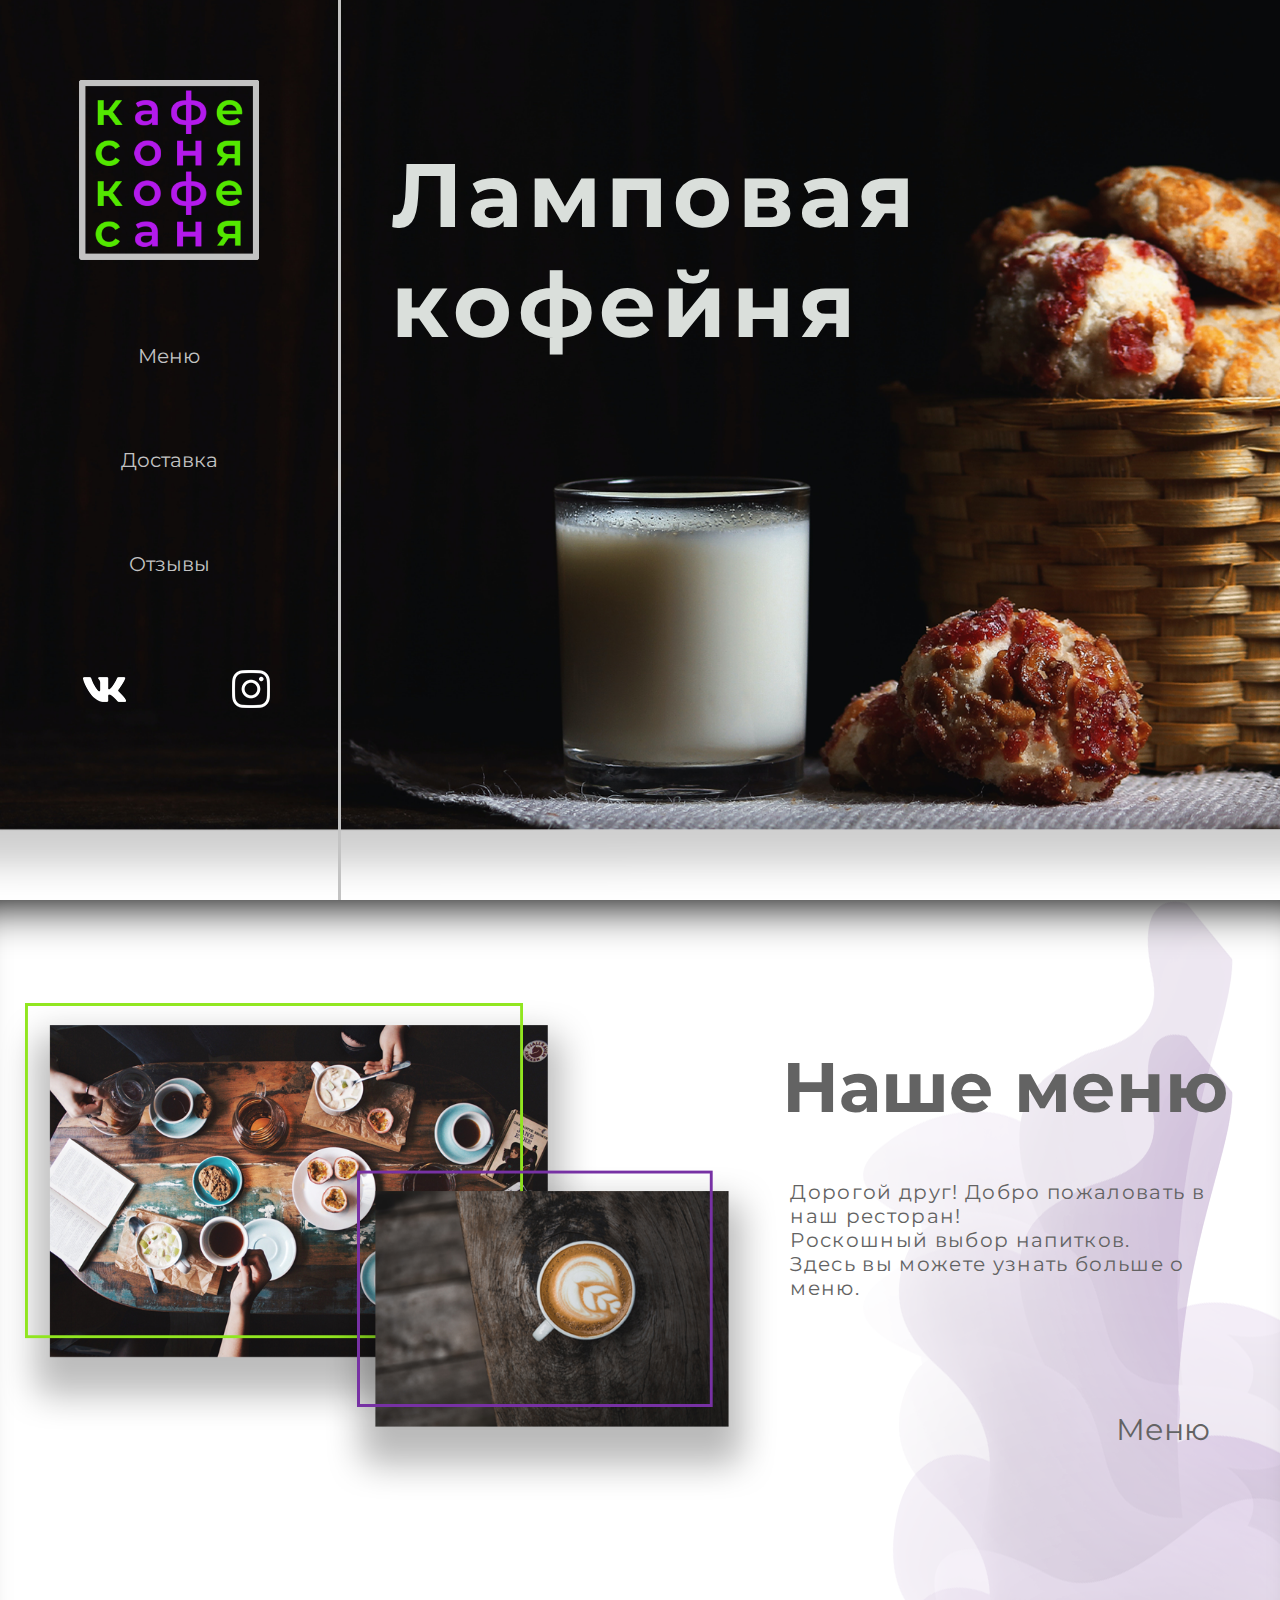
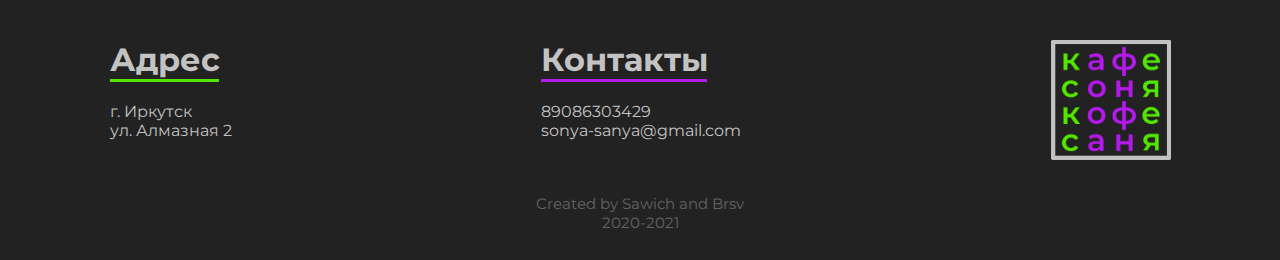
==== index.html @ 9292908d "Оптимизация" ====
<!DOCTYPE html>
<html>
	<head>
		<meta charset="UTF-8">
		<title>Кафе Соня</title>
		<link rel="preconnect" href="https://fonts.gstatic.com">
		<link href="https://fonts.googleapis.com/css2?family=Montserrat:wght@400;600&display=swap" rel="stylesheet">
		<link rel="stylesheet" href="style.css">
	</head>
	<body>
		<div class="page">
			<header class="header">
				<div class="menu">
					<div class="logo-nav">
						<div class="logo">
							<img  src="img/logo.png" height="180px">
						</div>
						<nav class="nav">
							<a class="link" href="">Меню</a>
							<a class="link">Доставка</a>
							<a class="link">Отзывы</a>
						</nav>
                        <div class="vk-insta">
                            <a href=""><img class="vk" src="img/vk.png"></a>
                            <a href=""><img class="insta" src="img/instagram.png"></a>
                        </div>
					</div>
				</div>
				<div class="main-box">
					<div class="text">Ламповая<br>кофейня</div>
				</div>
			</header>
			<div class="back-header"></div>
			<content>
				<div class="left">
					<img src="img/photos.png" height="500px">
				</div>
				<div class="right">
					<h1 class="menutitle">Наше меню</h1>
					<div class="menutext">
						<p>Дорогой друг! Добро пожаловать в наш ресторан!</p>
						<p>Роскошный выбор напитков.</p>
						<p>Здесь вы можете узнать больше о меню.</p>
					</div>
					<a href="#" id="button">Меню</a>
				</div>
			</content>
			<footer>
                <div id="footer">
				<div class="address">
					<h1 id="address">Адрес</h1>
					<div class="info1">г. Иркутск<br>ул. Алмазная 2</div>
				</div>
				<div class="contact">
					<h1 id="contact">Контакты</h1>
					<div class="info2">89086303429<br>sonya-sanya@gmail.com</div>
				</div>
				<div class="minilogo">
					<img  src="img/logo.png" height="120px"> 
                    </div>
				</div>
				<div class="created">Created by Sawich and Brsv<br>2020-2021</div>
			</footer>
		</div>
	</body>
</html>
---- style.css ----
*,
*::before,
*::after {
	box-sizing: border-box;
	margin: 0;
	padding: 0;
}
.page {
	overflow: hidden;
	display: grid;
	grid-template-areas: "header" "content" "footer";
	grid-template-rows: auto 1fr auto;
	min-height: 100vh;
}
body {
	font-size: 15px;
	margin: 0;
	font-family: 'Montserrat', sans-serif;
}

.menu {
	width: 17%;
	min-width: 341px;
	max-width: 500px;
	height: 100vh;
	border-right: solid 3px #c3c3c3;
	padding: 40px;
}

.main-box {
	height: 100vh;
	width: 100%
}

.text {
	font-weight: bold;
	font-size: 90px;
	color: #dadfdb;
	margin: 140px 50px;
	letter-spacing: 4pt;
}

.back-header {
	height: 100vh;
	background: url("img/head.png") center no-repeat;
	background-size:cover;
}

.header {
	width: 100%;
	position: absolute;
	top: 0;
	left: 0;
	z-index: 100;
	display: flex;
}

.logo {
	display: block;
	image-orientation: center;
	margin-top: 40px;
}

.link {
	text-decoration: none;
	color: #c3c3c3;
	font-size: 20px;
	margin: 0 auto;
	display: block;
	text-align: center;
	margin-top: 80px;
	transition: color 0.3s;
}

.link:hover {
	color: #53e700;
}

.vk-insta {
	margin-top: 80px;
	display: inline-flex;
	justify-content: space-between;
}

.vk {
	border: solid 3px transparent;
	padding-left: 40px;
	padding-right: 40px;
	padding-top: 11px;
	padding-bottom: 11px;
	transition: color 0.3s;
	margin-right: 20px;
}

@keyframes vkhover {
	from {
		border: solid 3px transparent;
	}
	to {
		border: solid 3px #b31beb;
	}
}

.vk:hover {
	animation: vkhover 0.3s 1 linear;
	border: solid 3px #b31beb;
}

.insta {
	border: solid 3px transparent;
	padding-left: 40px;
	padding-right: 40px;
	padding-top: 11px;
	padding-bottom: 11px;
	transition: color 0.3s;
}

@keyframes instahover {
	from {
		border: solid 3px transparent;
	}
	to {
		border: solid 3px #53e700;
	}
}

.insta:hover {
	animation: instahover 0.3s 1 linear;
	border: solid 3px #53e700;
}

.logo-nav {
	text-align: center;
}

content {
	width: 100%;
	height: 700px;
	display: block;
	background-image: url("img/bg.png");
	background-position: top right;
	background-repeat: no-repeat;
	box-shadow: inset 0 45px 45px  -40px #000;
    display: flex;
    justify-content: center;
}

content > .left {
	float: left;
	width: auto;
	height: auto;
	color: #636363;
    margin-right: 50px;
    margin-top: 100px;
}

content > .right {
	float: right;
	width: auto;
	height: auto;
}

.menutitle {
	color: #636363;
	top: 144px;
	right: 45px;
	position: relative;
	font-size: 70px;
}

.menutext {
	color: #636363;
	top: 194px;
	right: 37px;
	position: relative;
	font-size: 20px;
}

.menutext > p {
	letter-spacing: 1pt;
}

#button {
	text-decoration: none;
	font-size: 30px;
	top: 305px;
	left: 216px;
	width: 200px;
	height: 100px;
	color: #636363;
    border: solid 3px transparent;
	padding-left: 70px;
	padding-right: 70px;
	padding-top: 25px;
	padding-bottom: 25px;
	transition: color 0.3s;
	text-align: center;
	position: relative;
}
@keyframes button {
	from {
		border: solid 3px transparent;
	}
	to {
		border: solid 3px #b31beb;
	}
}

#button:hover {
	animation: button 0.6s 1 linear;
	border: solid 3px #b31beb;
    color: #53e700;
}

#footer {
	background-color: #222222;
	display: flex;
	justify-content: space-evenly;
	color: #c3c3c3;
	font-size: 16px;
	padding-top: 40px;
}

footer {
	width: 100%;
	height: 260px;
	background-color: #222222;
}

#address {
	margin-bottom: 20px;
	border-bottom: 3px solid #53e700;
	max-width: 90%;
}

#contact {
	border-bottom: 3px solid #b31beb;
	max-width: 83%;
	margin-bottom: 20px;
}

.contact {
	margin-left: 200px;
	margin-right: 200px;
}

.created {
	color: #636363;
	text-align: center;
	margin-top: 30px;
}
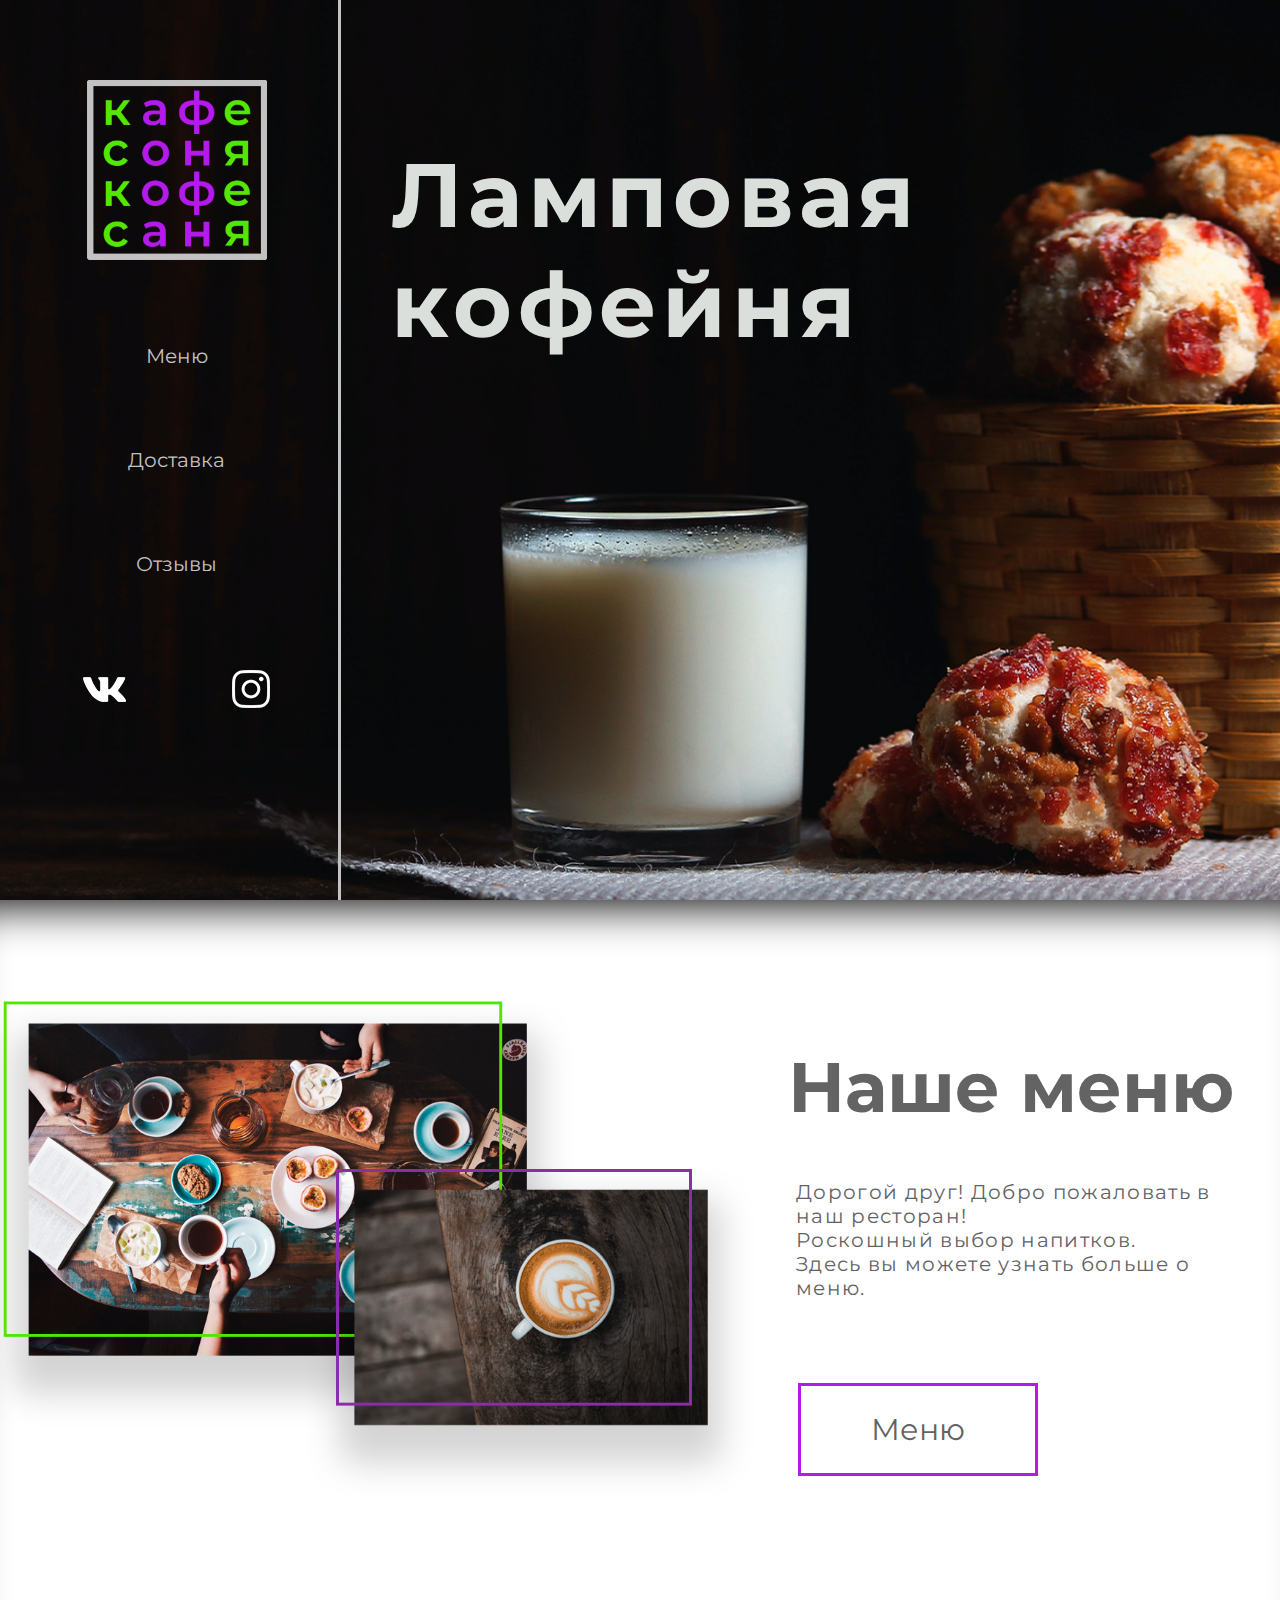
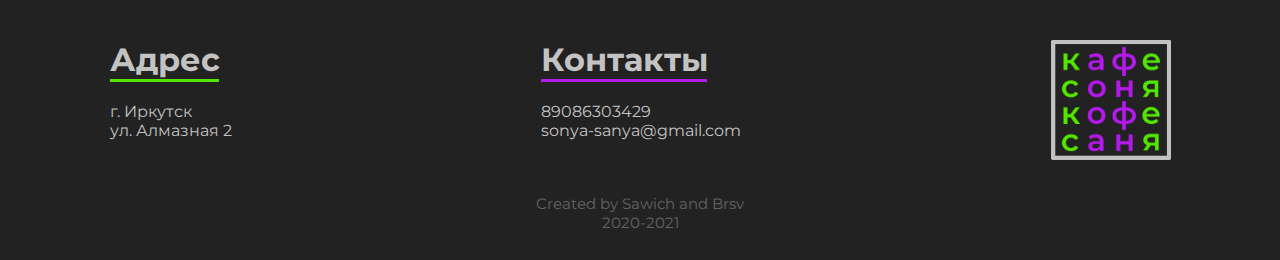
==== commit 3f1559a9: "Создание меню" ====
--- a/index.html
+++ b/index.html
@@ -5,7 +5,8 @@
 		<title>Кафе Соня</title>
 		<link rel="preconnect" href="https://fonts.gstatic.com">
 		<link href="https://fonts.googleapis.com/css2?family=Montserrat:wght@400;600&display=swap" rel="stylesheet">
-		<link rel="stylesheet" href="style.css">
+		
+		<link rel="stylesheet" href="css/style.css">
 	</head>
 	<body>
 		<div class="page">
@@ -14,14 +15,14 @@
 					<div class="logo-nav">
 						<div class="logo">
 							<img  src="img/logo.png" height="180px">
-						</div>
+				        </div>
 						<nav class="nav">
-							<a class="link" href="">Меню</a>
-							<a class="link">Доставка</a>
-							<a class="link">Отзывы</a>
+							<a class="link" href="menu.html">Меню</a>
+							<a class="link" href="">Доставка</a>
+							<a class="link" href="">Отзывы</a>
 						</nav>
                         <div class="vk-insta">
-                            <a href=""><img class="vk" src="img/vk.png"></a>
+                            <a href="https://vk.com/public201145598"><img class="vk" src="img/vk.png"></a>
                             <a href=""><img class="insta" src="img/instagram.png"></a>
                         </div>
 					</div>
@@ -42,7 +43,7 @@
 						<p>Роскошный выбор напитков.</p>
 						<p>Здесь вы можете узнать больше о меню.</p>
 					</div>
-					<a href="#" id="button">Меню</a>
+					<a href="menu.html" id="button">Меню</a>
 				</div>
 			</content>
 			<footer>
--- a/css/style.css
+++ b/css/style.css
@@ -0,0 +1,246 @@
+*,
+*::before,
+*::after {
+	box-sizing: border-box;
+	margin: 0;
+	padding: 0;
+}
+.page {
+	overflow: hidden;
+	display: grid;
+	grid-template-areas: "header" "content" "footer";
+	grid-template-rows: auto 1fr auto;
+	min-height: 100vh;
+}
+body {
+	font-size: 15px;
+	margin: 0;
+	font-family: 'Montserrat', sans-serif;
+}
+
+.menu {
+	width: 17%;
+	min-width: 341px;
+	max-width: 500px;
+	height: 100vh;
+	border-right: solid 3px #c3c3c3;
+	padding: 40px;
+    display: flex;
+}
+
+.main-box {
+	height: 100vh;
+	width: 100%;
+    display: flex;
+}
+
+.text {
+	font-weight: bold;
+	font-size: 90px;
+	color: #dadfdb;
+	margin: 140px 50px;
+	letter-spacing: 4pt;
+}
+
+.back-header {
+	height: 100vh;
+	background: url(../img/head.png) center no-repeat;
+	background-size:cover;
+}
+
+.header {
+	width: 100%;
+	position: absolute;
+	top: 0;
+	left: 0;
+	z-index: 100;
+	display: flex;
+}
+
+.logo {
+	display: block;
+	image-orientation: center;
+	margin-top: 40px;
+}
+
+.link {
+	text-decoration: none;
+	color: #c3c3c3;
+	font-size: 20px;
+	margin: 0 auto;
+	display: block;
+	text-align: center;
+	margin-top: 80px;
+	transition: color 0.3s;
+}
+
+.link:hover {
+	color: #53e700;
+}
+
+.vk-insta {
+	margin-top: 80px;
+	display: inline-flex;
+	justify-content: space-between;
+}
+
+.vk {
+	border: solid 3px transparent;
+	padding-left: 40px;
+	padding-right: 40px;
+	padding-top: 11px;
+	padding-bottom: 11px;
+	transition: color 0.3s;
+	margin-right: 20px;
+}
+
+@keyframes vkhover {
+	from {
+		border: solid 3px transparent;
+	}
+	to {
+		border: solid 3px #b31beb;
+	}
+}
+
+.vk:hover {
+	animation: vkhover 0.3s 1 linear;
+	border: solid 3px #b31beb;
+}
+
+.insta {
+	border: solid 3px transparent;
+	padding-left: 40px;
+	padding-right: 40px;
+	padding-top: 11px;
+	padding-bottom: 11px;
+	transition: color 0.3s;
+}
+
+@keyframes instahover {
+	from {
+		border: solid 3px transparent;
+	}
+	to {
+		border: solid 3px #53e700;
+	}
+}
+
+.insta:hover {
+	animation: instahover 0.3s 1 linear;
+	border: solid 3px #53e700;
+}
+
+.logo-nav {
+	text-align: center;
+}
+
+content {
+	width: 100%;
+	height: 700px;
+	display: block;
+	background-image: url("img/bg.png");
+	background-position: top right;
+	background-repeat: no-repeat;
+	box-shadow: inset 0 45px 45px  -40px #000;
+    display: flex;
+    justify-content: center;
+}
+
+content > .left {
+	float: left;
+	width: auto;
+	height: auto;
+	color: #636363;
+    margin-top: 100px;
+}
+
+content > .right {
+	float: right;
+	width: auto;
+	height: auto;
+}
+content p, .menutitle {
+    margin-left: 35px;
+}
+
+.menutitle {
+	color: #636363;
+	top: 144px;
+	right: 45px;
+	position: relative;
+	font-size: 70px;
+}
+
+.menutext {
+	color: #636363;
+	top: 194px;
+	right: 37px;
+	position: relative;
+	font-size: 20px;
+}
+
+.menutext > p {
+	letter-spacing: 1pt;
+}
+
+#button {
+	text-decoration: none;
+	font-size: 30px;
+	top: 305px;
+	width: 200px;
+	height: 100px;
+	color: #636363;
+    border: solid 3px transparent;
+	padding-left: 70px;
+	padding-right: 70px;
+	padding-top: 25px;
+	padding-bottom: 25px;
+	transition: color 0.3s;
+	text-align: center;
+	position: relative;
+    border: solid 3px #b31beb;
+}
+
+
+#button:hover {
+    color: #53e700;
+}
+
+#footer {
+	background-color: #222222;
+	display: flex;
+	justify-content: space-evenly;
+	color: #c3c3c3;
+	font-size: 16px;
+	padding-top: 40px;
+}
+
+footer {
+	width: 100%;
+	height: 260px;
+	background-color: #222222;
+}
+
+#address {
+	margin-bottom: 20px;
+	border-bottom: 3px solid #53e700;
+	max-width: 90%;
+}
+
+#contact {
+	border-bottom: 3px solid #b31beb;
+	max-width: 83%;
+	margin-bottom: 20px;
+}
+
+.contact {
+	margin-left: 200px;
+	margin-right: 200px;
+}
+
+.created {
+	color: #636363;
+	text-align: center;
+	margin-top: 30px;
+}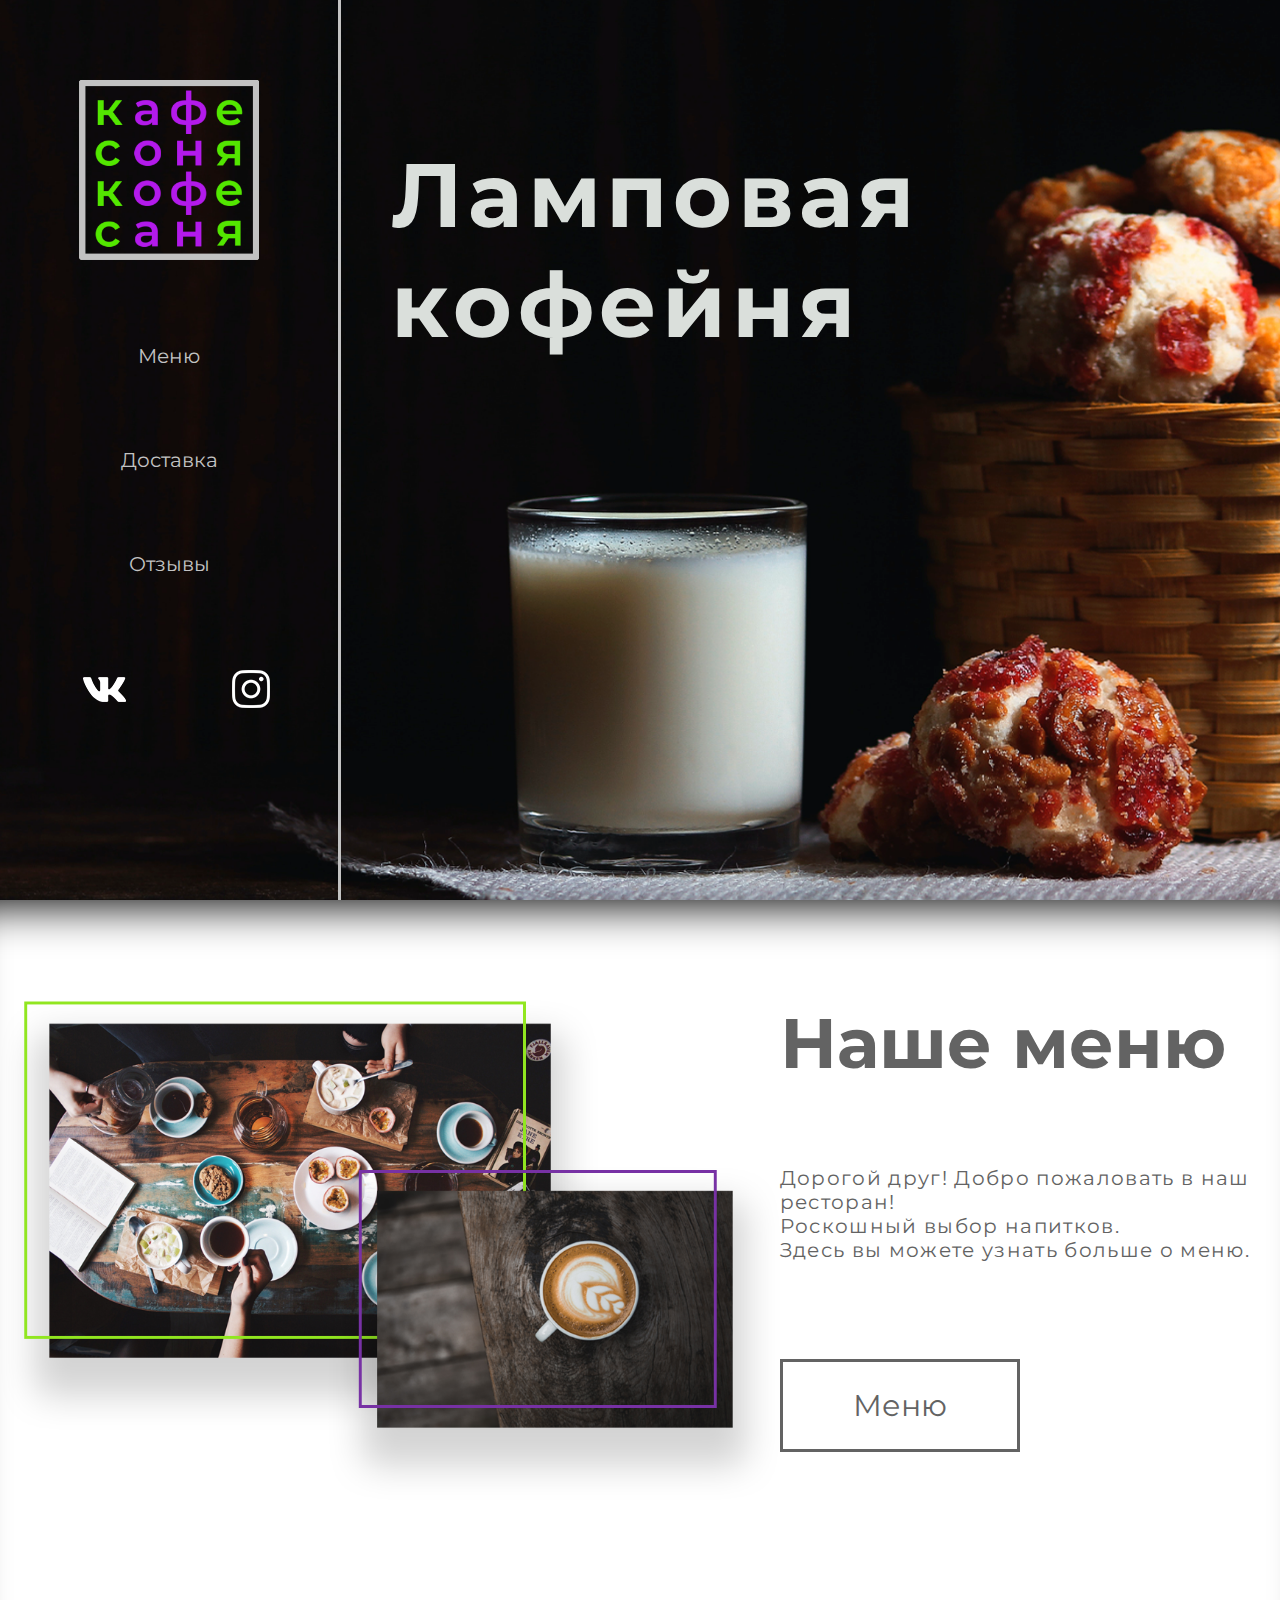
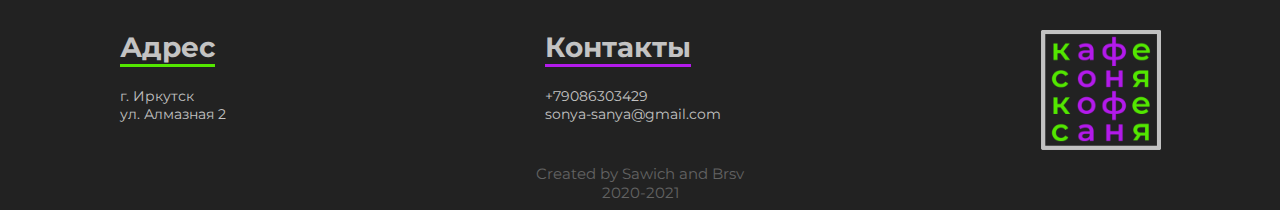
==== commit ce40c8f0: "Меню делаю" ====
--- a/index.html
+++ b/index.html
@@ -10,6 +10,7 @@
 	</head>
 	<body>
 		<div class="page">
+		
 			<header class="header">
 				<div class="menu">
 					<div class="logo-nav">
@@ -23,7 +24,7 @@
 						</nav>
                         <div class="vk-insta">
                             <a href="https://vk.com/public201145598"><img class="vk" src="img/vk.png"></a>
-                            <a href=""><img class="insta" src="img/instagram.png"></a>
+                            <a href="https://www.instagram.com/ksks_aooa_fnfn_eyaeya/"><img class="insta" src="img/instagram.png"></a>
                         </div>
 					</div>
 				</div>
@@ -31,7 +32,9 @@
 					<div class="text">Ламповая<br>кофейня</div>
 				</div>
 			</header>
+			
 			<div class="back-header"></div>
+			
 			<content>
 				<div class="left">
 					<img src="img/photos.png" height="500px">
@@ -43,9 +46,10 @@
 						<p>Роскошный выбор напитков.</p>
 						<p>Здесь вы можете узнать больше о меню.</p>
 					</div>
-					<a href="menu.html" id="button">Меню</a>
+			        <a href="menu.html" id="button">Меню</a>
 				</div>
 			</content>
+			
 			<footer>
                 <div id="footer">
 				<div class="address">
@@ -54,7 +58,7 @@
 				</div>
 				<div class="contact">
 					<h1 id="contact">Контакты</h1>
-					<div class="info2">89086303429<br>sonya-sanya@gmail.com</div>
+					<div class="info2">+79086303429<br>sonya-sanya@gmail.com</div>
 				</div>
 				<div class="minilogo">
 					<img  src="img/logo.png" height="120px"> 
@@ -62,6 +66,7 @@
 				</div>
 				<div class="created">Created by Sawich and Brsv<br>2020-2021</div>
 			</footer>
+			
 		</div>
 	</body>
 </html>--- a/css/style.css
+++ b/css/style.css
@@ -25,13 +25,12 @@
 	height: 100vh;
 	border-right: solid 3px #c3c3c3;
 	padding: 40px;
-    display: flex;
+    transition: 1s;
 }
 
 .main-box {
 	height: 100vh;
-	width: 100%;
-    display: flex;
+	width: 100%
 }
 
 .text {
@@ -136,15 +135,15 @@
 }
 
 content {
+    display: flex;
 	width: 100%;
 	height: 700px;
-	display: block;
 	background-image: url("img/bg.png");
 	background-position: top right;
 	background-repeat: no-repeat;
 	box-shadow: inset 0 45px 45px  -40px #000;
-    display: flex;
     justify-content: center;
+    padding-top: 100px;
 }
 
 content > .left {
@@ -152,7 +151,6 @@
 	width: auto;
 	height: auto;
 	color: #636363;
-    margin-top: 100px;
 }
 
 content > .right {
@@ -160,38 +158,30 @@
 	width: auto;
 	height: auto;
 }
-content p, .menutitle {
-    margin-left: 35px;
-}
+
+
 
 .menutitle {
 	color: #636363;
-	top: 144px;
-	right: 45px;
 	position: relative;
 	font-size: 70px;
+    margin-bottom: 80px;
 }
 
 .menutext {
 	color: #636363;
-	top: 194px;
-	right: 37px;
 	position: relative;
 	font-size: 20px;
-}
-
-.menutext > p {
-	letter-spacing: 1pt;
+    letter-spacing: 1pt;
 }
 
 #button {
 	text-decoration: none;
 	font-size: 30px;
-	top: 305px;
+	top: 125px;
 	width: 200px;
 	height: 100px;
 	color: #636363;
-    border: solid 3px transparent;
 	padding-left: 70px;
 	padding-right: 70px;
 	padding-top: 25px;
@@ -199,9 +189,8 @@
 	transition: color 0.3s;
 	text-align: center;
 	position: relative;
-    border: solid 3px #b31beb;
-}
-
+    border: solid 3px #636363;
+}
 
 #button:hover {
     color: #53e700;
@@ -212,14 +201,15 @@
 	display: flex;
 	justify-content: space-evenly;
 	color: #c3c3c3;
-	font-size: 16px;
-	padding-top: 40px;
+	font-size: 14px;
+	padding-top: 30px;
 }
 
 footer {
 	width: 100%;
-	height: 260px;
+	height: 210px;
 	background-color: #222222;
+    z-index: 99;
 }
 
 #address {
@@ -242,5 +232,5 @@
 .created {
 	color: #636363;
 	text-align: center;
-	margin-top: 30px;
+	margin-top: 10px;
 }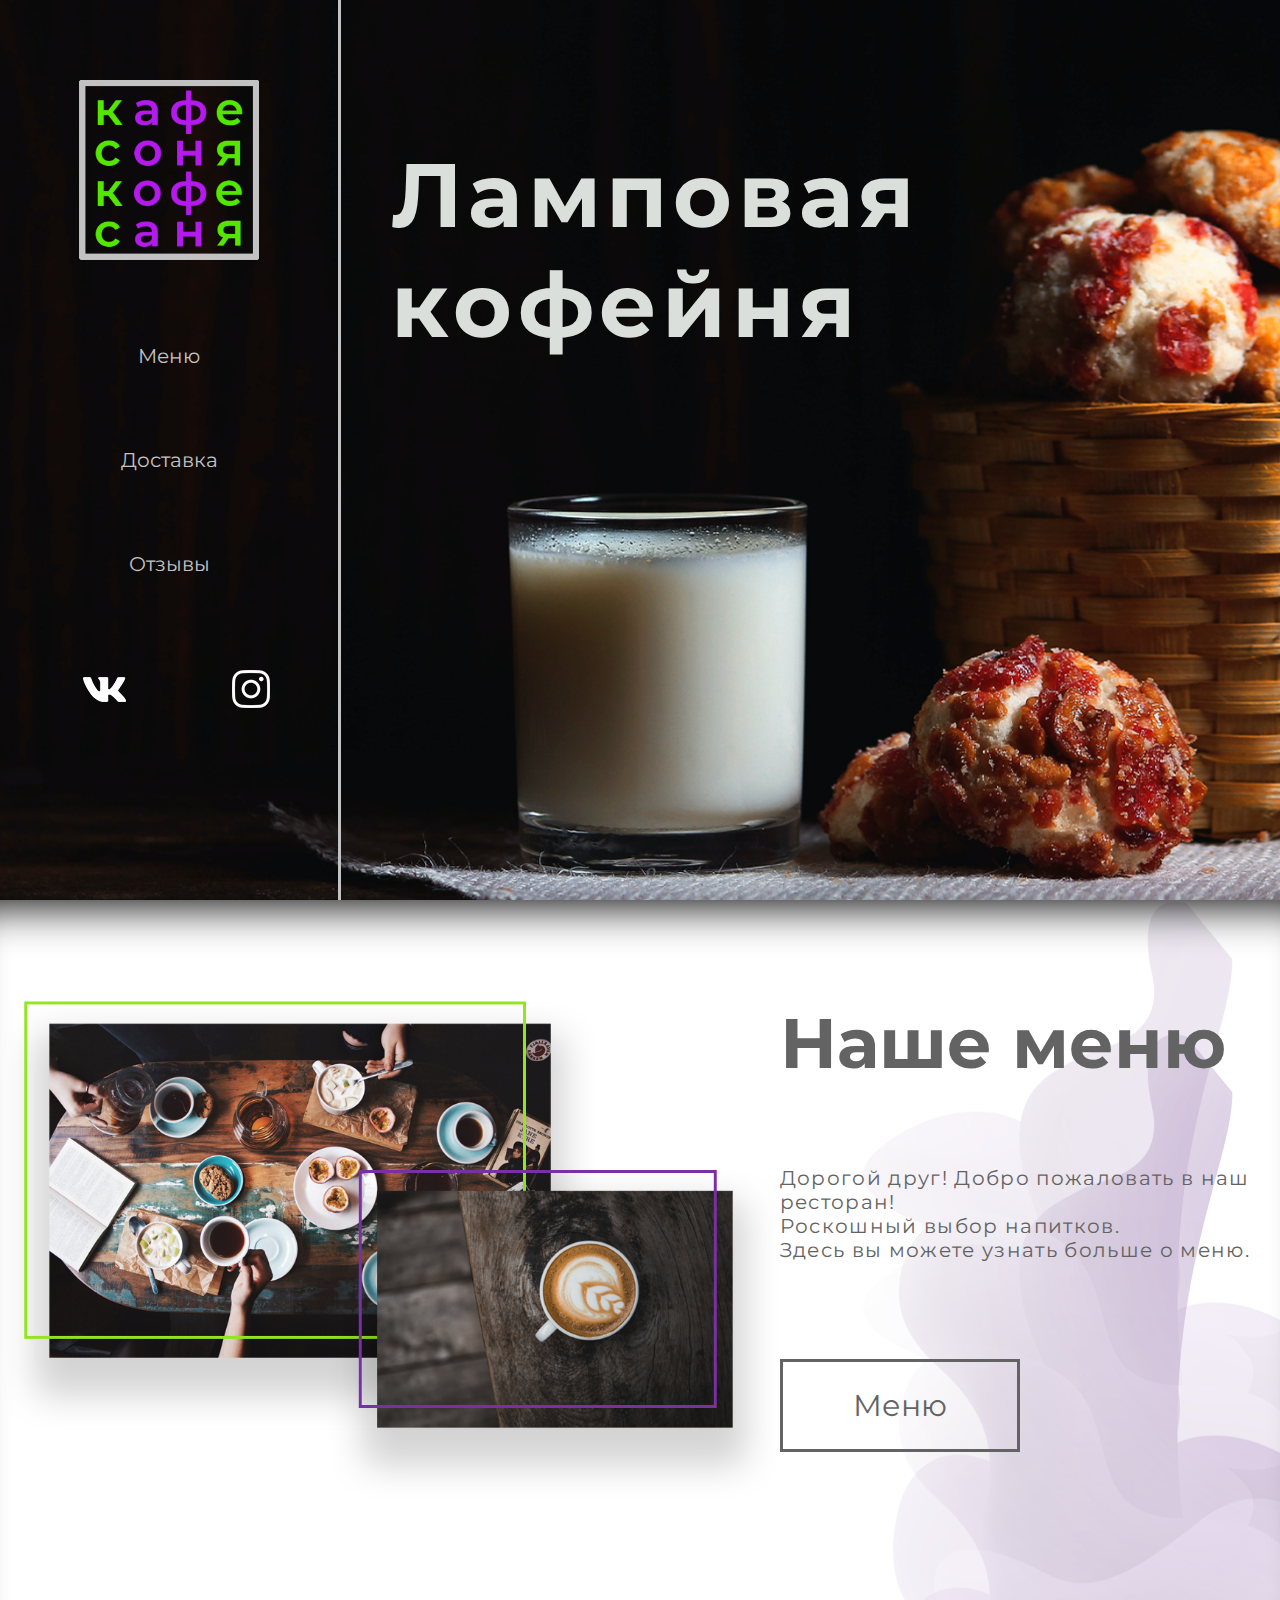
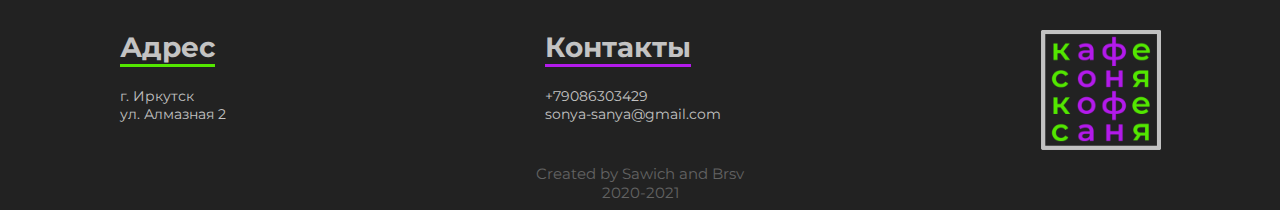
==== commit 6c3ef3cd: "Д=Д" ====
--- a/index.html
+++ b/index.html
@@ -19,7 +19,7 @@
 				        </div>
 						<nav class="nav">
 							<a class="link" href="menu.html">Меню</a>
-							<a class="link" href="">Доставка</a>
+							<a class="link" href="delivery.html">Доставка</a>
 							<a class="link" href="">Отзывы</a>
 						</nav>
                         <div class="vk-insta">
--- a/css/style.css
+++ b/css/style.css
@@ -138,7 +138,7 @@
     display: flex;
 	width: 100%;
 	height: 700px;
-	background-image: url("img/bg.png");
+	background-image: url(../img/bg.png);
 	background-position: top right;
 	background-repeat: no-repeat;
 	box-shadow: inset 0 45px 45px  -40px #000;
@@ -186,14 +186,14 @@
 	padding-right: 70px;
 	padding-top: 25px;
 	padding-bottom: 25px;
-	transition: color 0.3s;
+	transition: border 0.3s;
 	text-align: center;
 	position: relative;
     border: solid 3px #636363;
 }
 
 #button:hover {
-    color: #53e700;
+    border-color: #53e700;
 }
 
 #footer {
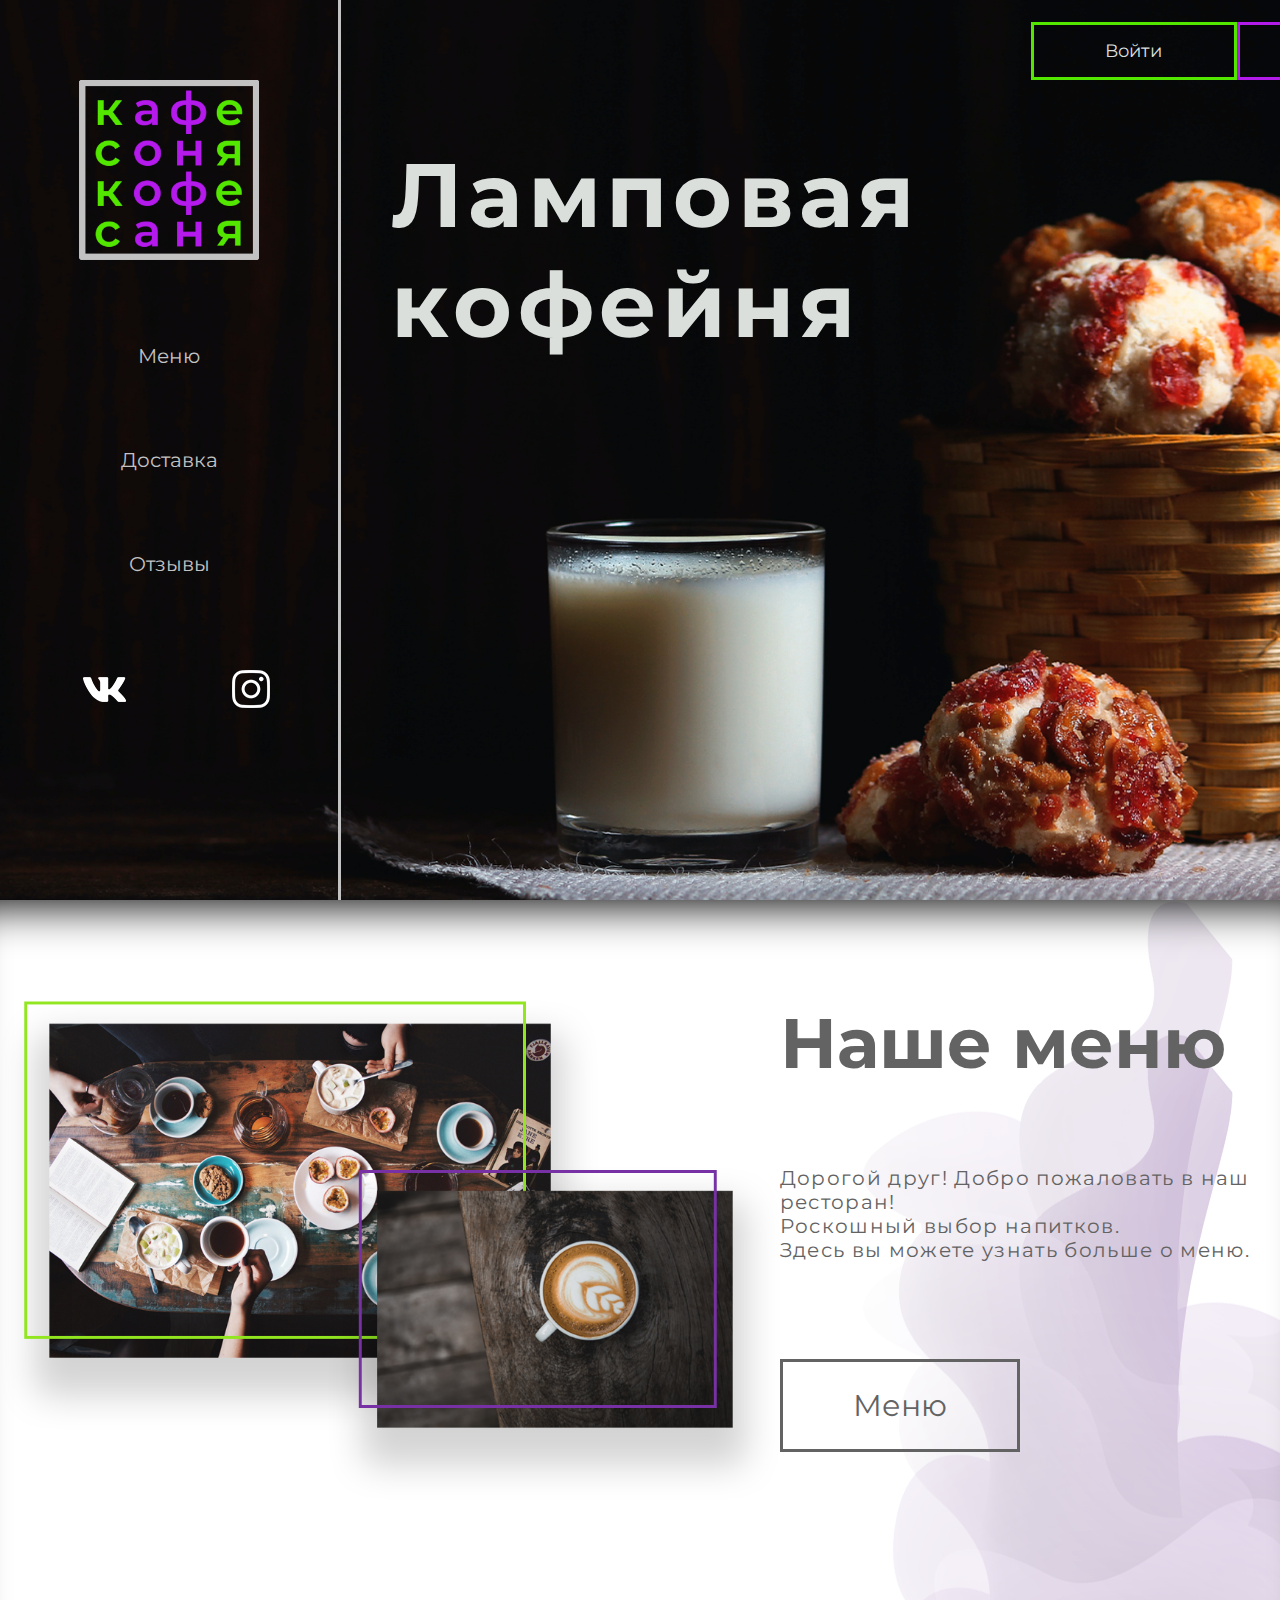
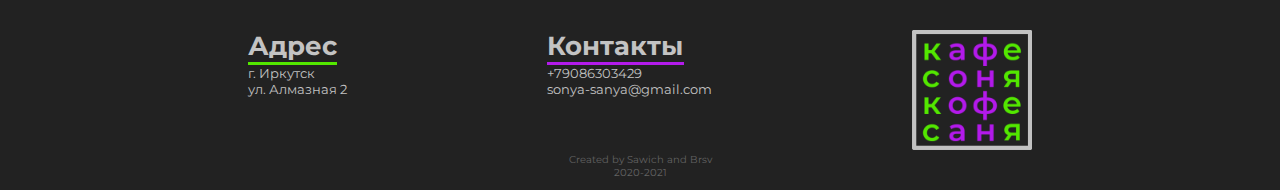
==== commit 001de64e: "Отзывы" ====
--- a/index.html
+++ b/index.html
@@ -20,7 +20,7 @@
 						<nav class="nav">
 							<a class="link" href="menu.html">Меню</a>
 							<a class="link" href="delivery.html">Доставка</a>
-							<a class="link" href="">Отзывы</a>
+							<a class="link" href="feedback.html">Отзывы</a>
 						</nav>
                         <div class="vk-insta">
                             <a href="https://vk.com/public201145598"><img class="vk" src="img/vk.png"></a>
@@ -31,6 +31,10 @@
 				<div class="main-box">
 					<div class="text">Ламповая<br>кофейня</div>
 				</div>
+				<div class="login-reg">
+                         <div><a class="login" href="">Войти</a></div>
+                         <div><a class="reg" href="">Регистрация</a></div>
+                    </div>
 			</header>
 			
 			<div class="back-header"></div>
--- a/css/style.css
+++ b/css/style.css
@@ -31,6 +31,33 @@
 .main-box {
 	height: 100vh;
 	width: 100%
+}
+
+.login-reg{
+    display: flex;
+    flex-direction: row;
+    font-size: 18px;
+    margin: 40px 30px 0 60px;
+}
+
+.login {
+    text-decoration: none;
+    color: #dadfdb;
+    padding-left: 71.5px;
+	padding-right: 71.5px;
+	padding-top: 15px;
+	padding-bottom: 15px;
+    border: 3px solid #53e700;
+}
+
+.reg {
+    text-decoration: none;
+    color: #dadfdb;
+    padding-left: 40px;
+	padding-right: 40px;
+	padding-top: 15px;
+	padding-bottom: 15px;
+    border: 3px solid #b31beb;
 }
 
 .text {
@@ -199,21 +226,20 @@
 #footer {
 	background-color: #222222;
 	display: flex;
-	justify-content: space-evenly;
+	justify-content: center;
 	color: #c3c3c3;
-	font-size: 14px;
+	font-size: 13px;
 	padding-top: 30px;
 }
 
 footer {
 	width: 100%;
-	height: 210px;
+	height: 190px;
 	background-color: #222222;
-    z-index: 99;
+	z-index: 99;
 }
 
 #address {
-	margin-bottom: 20px;
 	border-bottom: 3px solid #53e700;
 	max-width: 90%;
 }
@@ -221,7 +247,6 @@
 #contact {
 	border-bottom: 3px solid #b31beb;
 	max-width: 83%;
-	margin-bottom: 20px;
 }
 
 .contact {
@@ -232,5 +257,5 @@
 .created {
 	color: #636363;
 	text-align: center;
-	margin-top: 10px;
+    font-size: 10px;
 }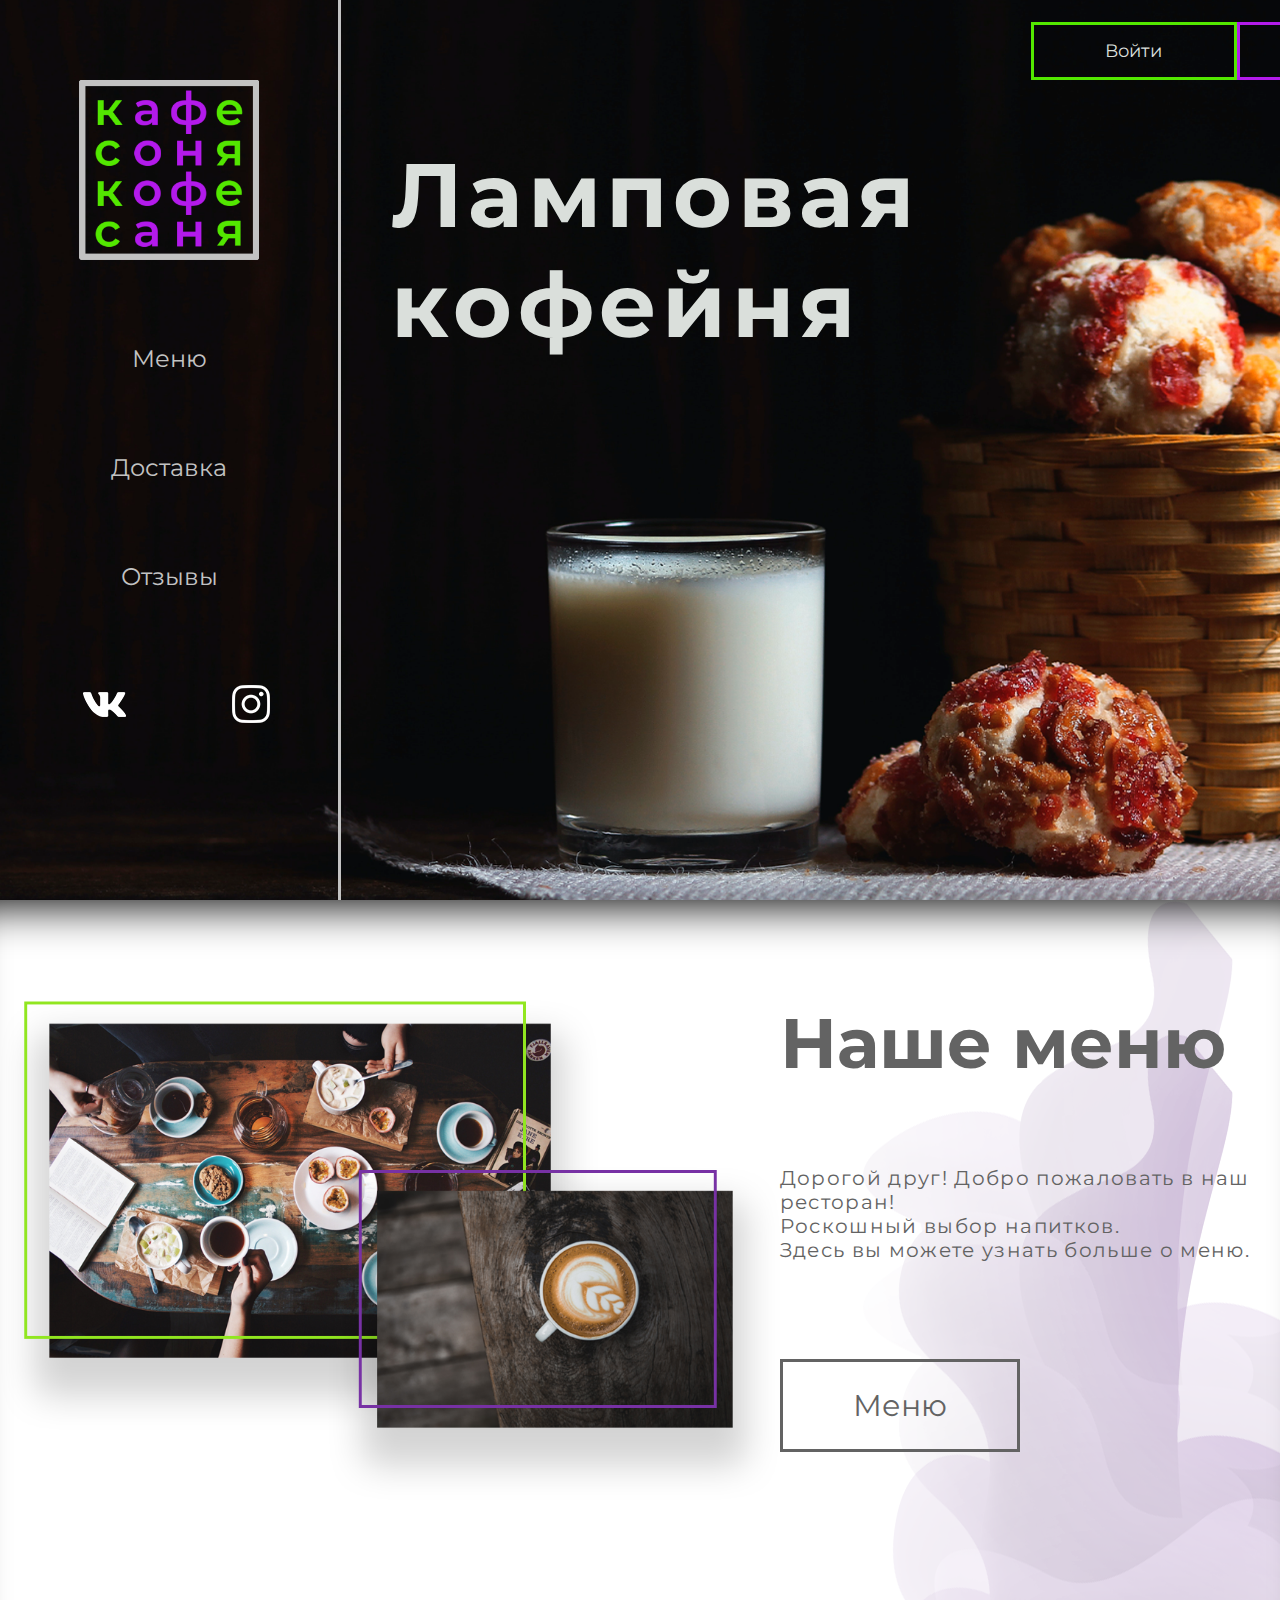
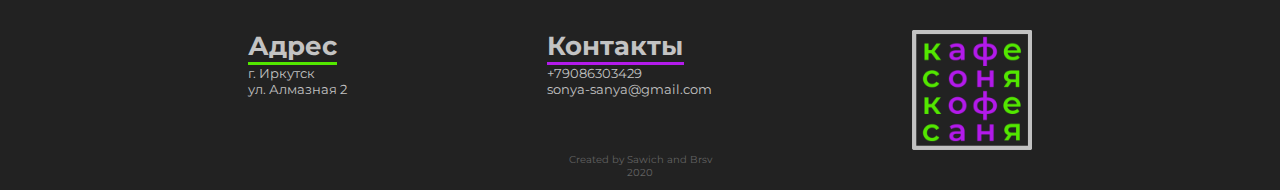
==== commit 646180c0: "Анимации" ====
--- a/index.html
+++ b/index.html
@@ -15,7 +15,7 @@
 				<div class="menu">
 					<div class="logo-nav">
 						<div class="logo">
-							<img  src="img/logo.png" height="180px">
+				            <img  src="img/logo.png" height="180px">
 				        </div>
 						<nav class="nav">
 							<a class="link" href="menu.html">Меню</a>
@@ -24,7 +24,7 @@
 						</nav>
                         <div class="vk-insta">
                             <a href="https://vk.com/public201145598"><img class="vk" src="img/vk.png"></a>
-                            <a href="https://www.instagram.com/ksks_aooa_fnfn_eyaeya/"><img class="insta" src="img/instagram.png"></a>
+                            <a href="https://www.instagram.com/ksks_aooa_fnfn_eyaeya/"><img class="insta" src="img/instagram.png" alt="instagram"></a>
                         </div>
 					</div>
 				</div>
@@ -32,9 +32,9 @@
 					<div class="text">Ламповая<br>кофейня</div>
 				</div>
 				<div class="login-reg">
-                         <div><a class="login" href="">Войти</a></div>
-                         <div><a class="reg" href="">Регистрация</a></div>
-                    </div>
+                    <div><a class="login" href="login.html">Войти</a></div>
+                    <div><a class="reg" href="reg.html">Регистрация</a></div>
+                </div>
 			</header>
 			
 			<div class="back-header"></div>
@@ -68,7 +68,7 @@
 					<img  src="img/logo.png" height="120px"> 
                     </div>
 				</div>
-				<div class="created">Created by Sawich and Brsv<br>2020-2021</div>
+				<div class="created">Created by Sawich and Brsv<br>2020</div>
 			</footer>
 			
 		</div>
--- a/css/style.css
+++ b/css/style.css
@@ -16,6 +16,17 @@
 	font-size: 15px;
 	margin: 0;
 	font-family: 'Montserrat', sans-serif;
+}
+
+/* ======== Хедер ==========*/
+
+.header {
+	width: 100%;
+	position: absolute;
+	top: 0;
+	left: 0;
+	z-index: 100;
+	display: flex;
 }
 
 .menu {
@@ -48,6 +59,14 @@
 	padding-top: 15px;
 	padding-bottom: 15px;
     border: 3px solid #53e700;
+    transition: padding 0.3s;
+}
+
+.login:hover {
+    padding-left: 65.5px;
+	padding-right: 65.5px;
+	padding-top: 10px;
+	padding-bottom: 10px;
 }
 
 .reg {
@@ -58,6 +77,14 @@
 	padding-top: 15px;
 	padding-bottom: 15px;
     border: 3px solid #b31beb;
+    transition: padding 0.3s;
+}
+
+.reg:hover {
+    padding-left: 34px;
+	padding-right: 34px;
+	padding-top: 10px;
+	padding-bottom: 10px;
 }
 
 .text {
@@ -74,15 +101,6 @@
 	background-size:cover;
 }
 
-.header {
-	width: 100%;
-	position: absolute;
-	top: 0;
-	left: 0;
-	z-index: 100;
-	display: flex;
-}
-
 .logo {
 	display: block;
 	image-orientation: center;
@@ -92,12 +110,12 @@
 .link {
 	text-decoration: none;
 	color: #c3c3c3;
-	font-size: 20px;
+	font-size: 24px;
 	margin: 0 auto;
 	display: block;
 	text-align: center;
 	margin-top: 80px;
-	transition: color 0.3s;
+	transition: color 0.5s;
 }
 
 .link:hover {
@@ -160,6 +178,8 @@
 .logo-nav {
 	text-align: center;
 }
+
+/* ======== Контент ==========*/
 
 content {
     display: flex;
@@ -186,8 +206,6 @@
 	height: auto;
 }
 
-
-
 .menutitle {
 	color: #636363;
 	position: relative;
@@ -222,6 +240,8 @@
 #button:hover {
     border-color: #53e700;
 }
+
+/* ======== Футер ==========*/
 
 #footer {
 	background-color: #222222;
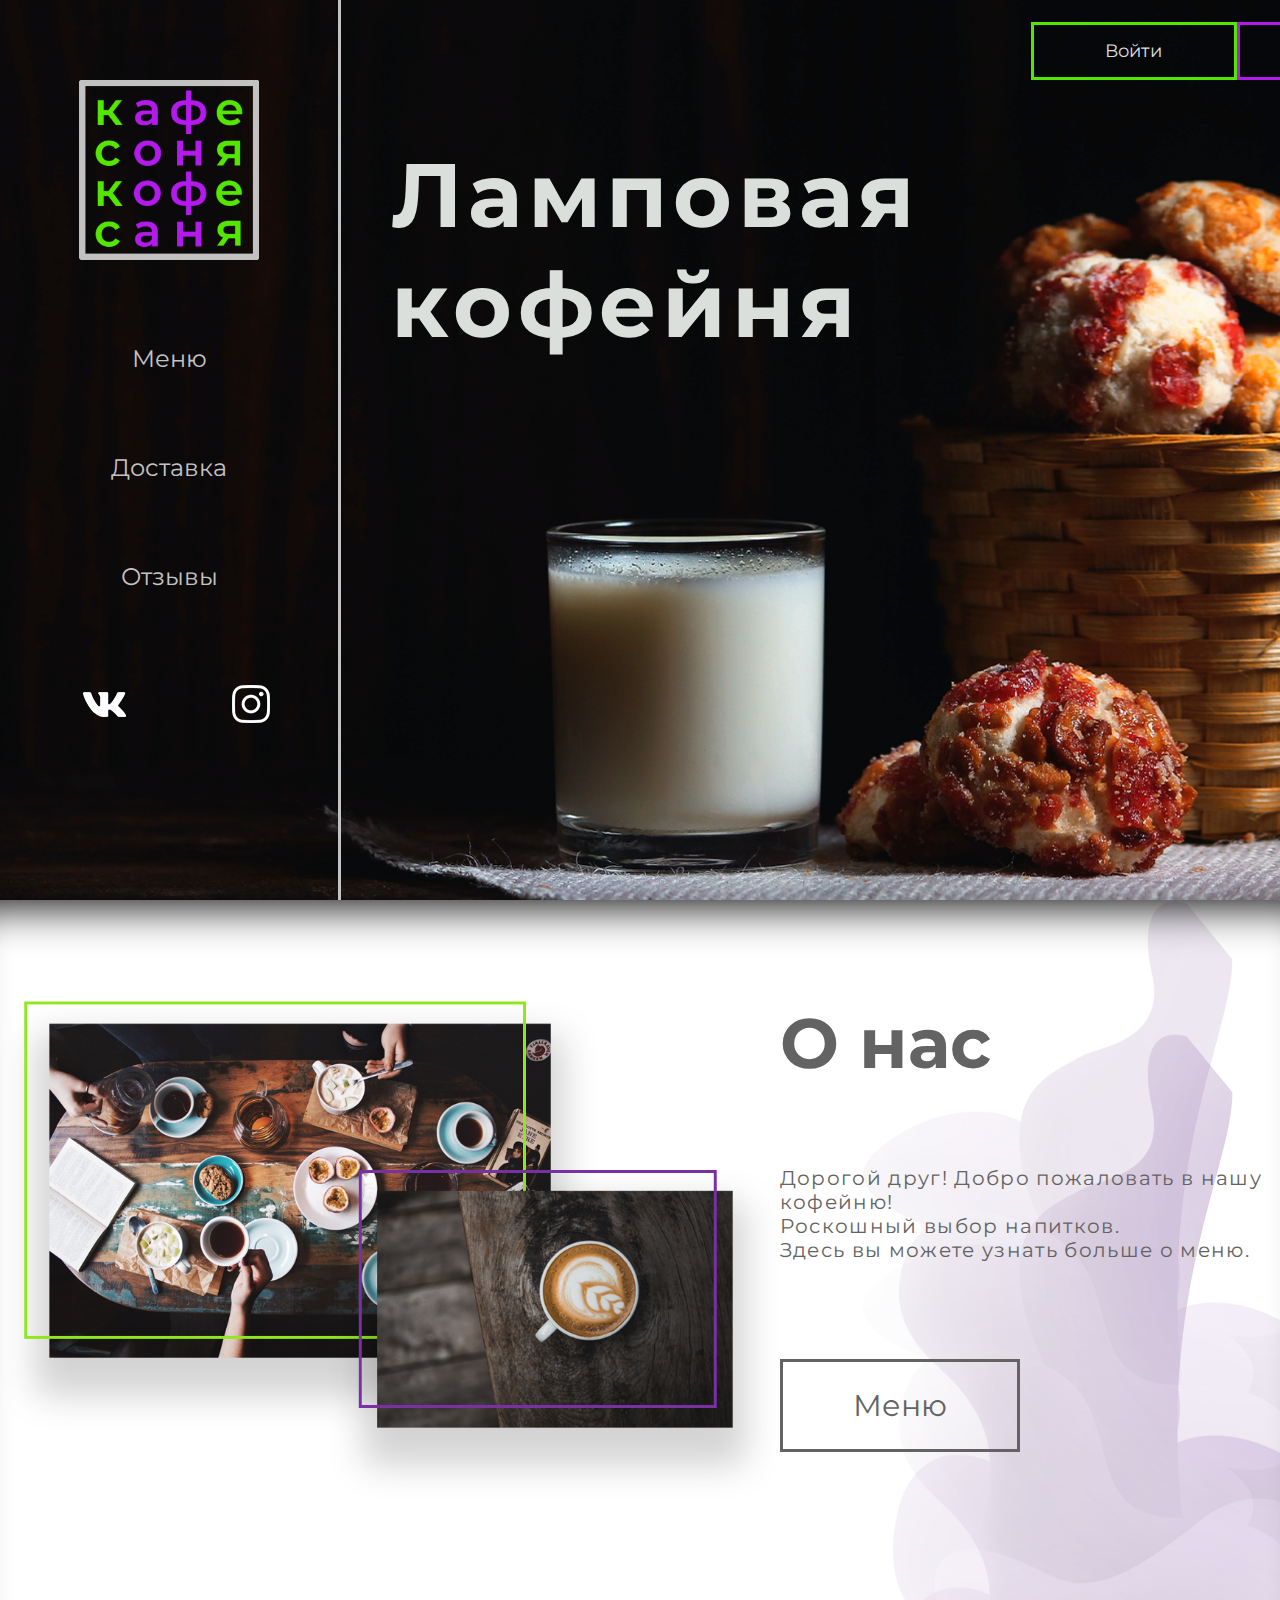
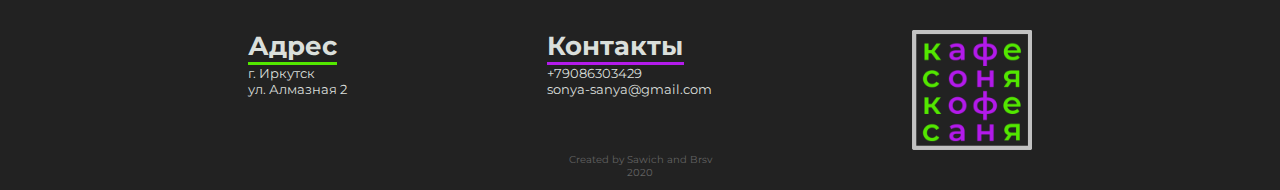
==== commit 9d5fc129: "ФИНАЛА БЛЯТЬ!!!" ====
--- a/index.html
+++ b/index.html
@@ -1,76 +1,72 @@
 <!DOCTYPE html>
 <html>
-	<head>
-		<meta charset="UTF-8">
-		<title>Кафе Соня</title>
-		<link rel="preconnect" href="https://fonts.gstatic.com">
-		<link href="https://fonts.googleapis.com/css2?family=Montserrat:wght@400;600&display=swap" rel="stylesheet">
-		
-		<link rel="stylesheet" href="css/style.css">
-	</head>
-	<body>
-		<div class="page">
-		
-			<header class="header">
-				<div class="menu">
-					<div class="logo-nav">
-						<div class="logo">
-				            <img  src="img/logo.png" height="180px">
-				        </div>
-						<nav class="nav">
-							<a class="link" href="menu.html">Меню</a>
-							<a class="link" href="delivery.html">Доставка</a>
-							<a class="link" href="feedback.html">Отзывы</a>
-						</nav>
-                        <div class="vk-insta">
-                            <a href="https://vk.com/public201145598"><img class="vk" src="img/vk.png"></a>
-                            <a href="https://www.instagram.com/ksks_aooa_fnfn_eyaeya/"><img class="insta" src="img/instagram.png" alt="instagram"></a>
-                        </div>
-					</div>
-				</div>
-				<div class="main-box">
-					<div class="text">Ламповая<br>кофейня</div>
-				</div>
-				<div class="login-reg">
-                    <div><a class="login" href="login.html">Войти</a></div>
-                    <div><a class="reg" href="reg.html">Регистрация</a></div>
-                </div>
-			</header>
-			
-			<div class="back-header"></div>
-			
-			<content>
-				<div class="left">
-					<img src="img/photos.png" height="500px">
-				</div>
-				<div class="right">
-					<h1 class="menutitle">Наше меню</h1>
-					<div class="menutext">
-						<p>Дорогой друг! Добро пожаловать в наш ресторан!</p>
-						<p>Роскошный выбор напитков.</p>
-						<p>Здесь вы можете узнать больше о меню.</p>
-					</div>
-			        <a href="menu.html" id="button">Меню</a>
-				</div>
-			</content>
-			
-			<footer>
-                <div id="footer">
-				<div class="address">
-					<h1 id="address">Адрес</h1>
-					<div class="info1">г. Иркутск<br>ул. Алмазная 2</div>
-				</div>
-				<div class="contact">
-					<h1 id="contact">Контакты</h1>
-					<div class="info2">+79086303429<br>sonya-sanya@gmail.com</div>
-				</div>
-				<div class="minilogo">
-					<img  src="img/logo.png" height="120px"> 
-                    </div>
-				</div>
-				<div class="created">Created by Sawich and Brsv<br>2020</div>
-			</footer>
-			
-		</div>
-	</body>
+   <head>
+      <meta charset="UTF-8">
+      <title>Кафе Соня</title>
+      <link rel="icon" href="../Sonya-Sanya/img/favicon.ico" type="image/x-icon">
+      <link rel="shortcut icon" href="../Sonya-Sanya/img/favicon.ico" type="image/x-icon">
+      <link rel="preconnect" href="https://fonts.gstatic.com">
+      <link href="https://fonts.googleapis.com/css2?family=Montserrat:wght@400;600&display=swap" rel="stylesheet">
+      <link rel="stylesheet" href="css/style.css">
+   </head>
+   <body>
+      <div class="page">
+         <header class="header">
+            <div class="menu">
+               <div class="logo-nav">
+                  <div class="logo">
+                     <img  src="img/logo.png" height="180px">
+                  </div>
+                  <nav class="nav">
+                     <a class="link" href="menu.html">Меню</a>
+                     <a class="link" href="delivery.html">Доставка</a>
+                     <a class="link" href="feedback.html">Отзывы</a>
+                  </nav>
+                  <div class="vk-insta">
+                     <a href="https://vk.com/public201145598"><img class="vk" src="img/vk.png"></a>
+                     <a href="https://www.instagram.com/ksks_aooa_fnfn_eyaeya/"><img class="insta" src="img/instagram.png" alt="instagram"></a>
+                  </div>
+               </div>
+            </div>
+            <div class="main-box">
+               <div class="text">Ламповая<br>кофейня</div>
+            </div>
+            <div class="login-reg">
+               <div><a class="login" href="login.html">Войти</a></div>
+               <div><a class="reg" href="reg.html">Регистрация</a></div>
+            </div>
+         </header>
+         <div class="back-header"></div>
+         <content>
+            <div class="left">
+               <img src="img/photos.png" height="500px">
+            </div>
+            <div class="right">
+               <h1 class="menutitle">О нас</h1>
+               <div class="menutext">
+                  <p>Дорогой друг! Добро пожаловать в нашу кофейню!</p>
+                  <p>Роскошный выбор напитков.</p>
+                  <p>Здесь вы можете узнать больше о меню.</p>
+               </div>
+               <a href="menu.html" id="button">Меню</a>
+            </div>
+         </content>
+         <footer>
+            <div id="footer">
+               <div class="address">
+                  <h1 id="address">Адрес</h1>
+                  <div class="info1">г. Иркутск<br>ул. Алмазная 2</div>
+               </div>
+               <div class="contact">
+                  <h1 id="contact">Контакты</h1>
+                  <div class="info2">+79086303429<br>sonya-sanya@gmail.com</div>
+               </div>
+               <div class="minilogo">
+                  <img  src="img/logo.png" height="120px"> 
+               </div>
+            </div>
+            <div class="created">Created by Sawich and Brsv<br>2020</div>
+         </footer>
+      </div>
+   </body>
 </html>--- a/css/style.css
+++ b/css/style.css
@@ -247,7 +247,7 @@
 	background-color: #222222;
 	display: flex;
 	justify-content: center;
-	color: #c3c3c3;
+	color: #dadfdb;
 	font-size: 13px;
 	padding-top: 30px;
 }
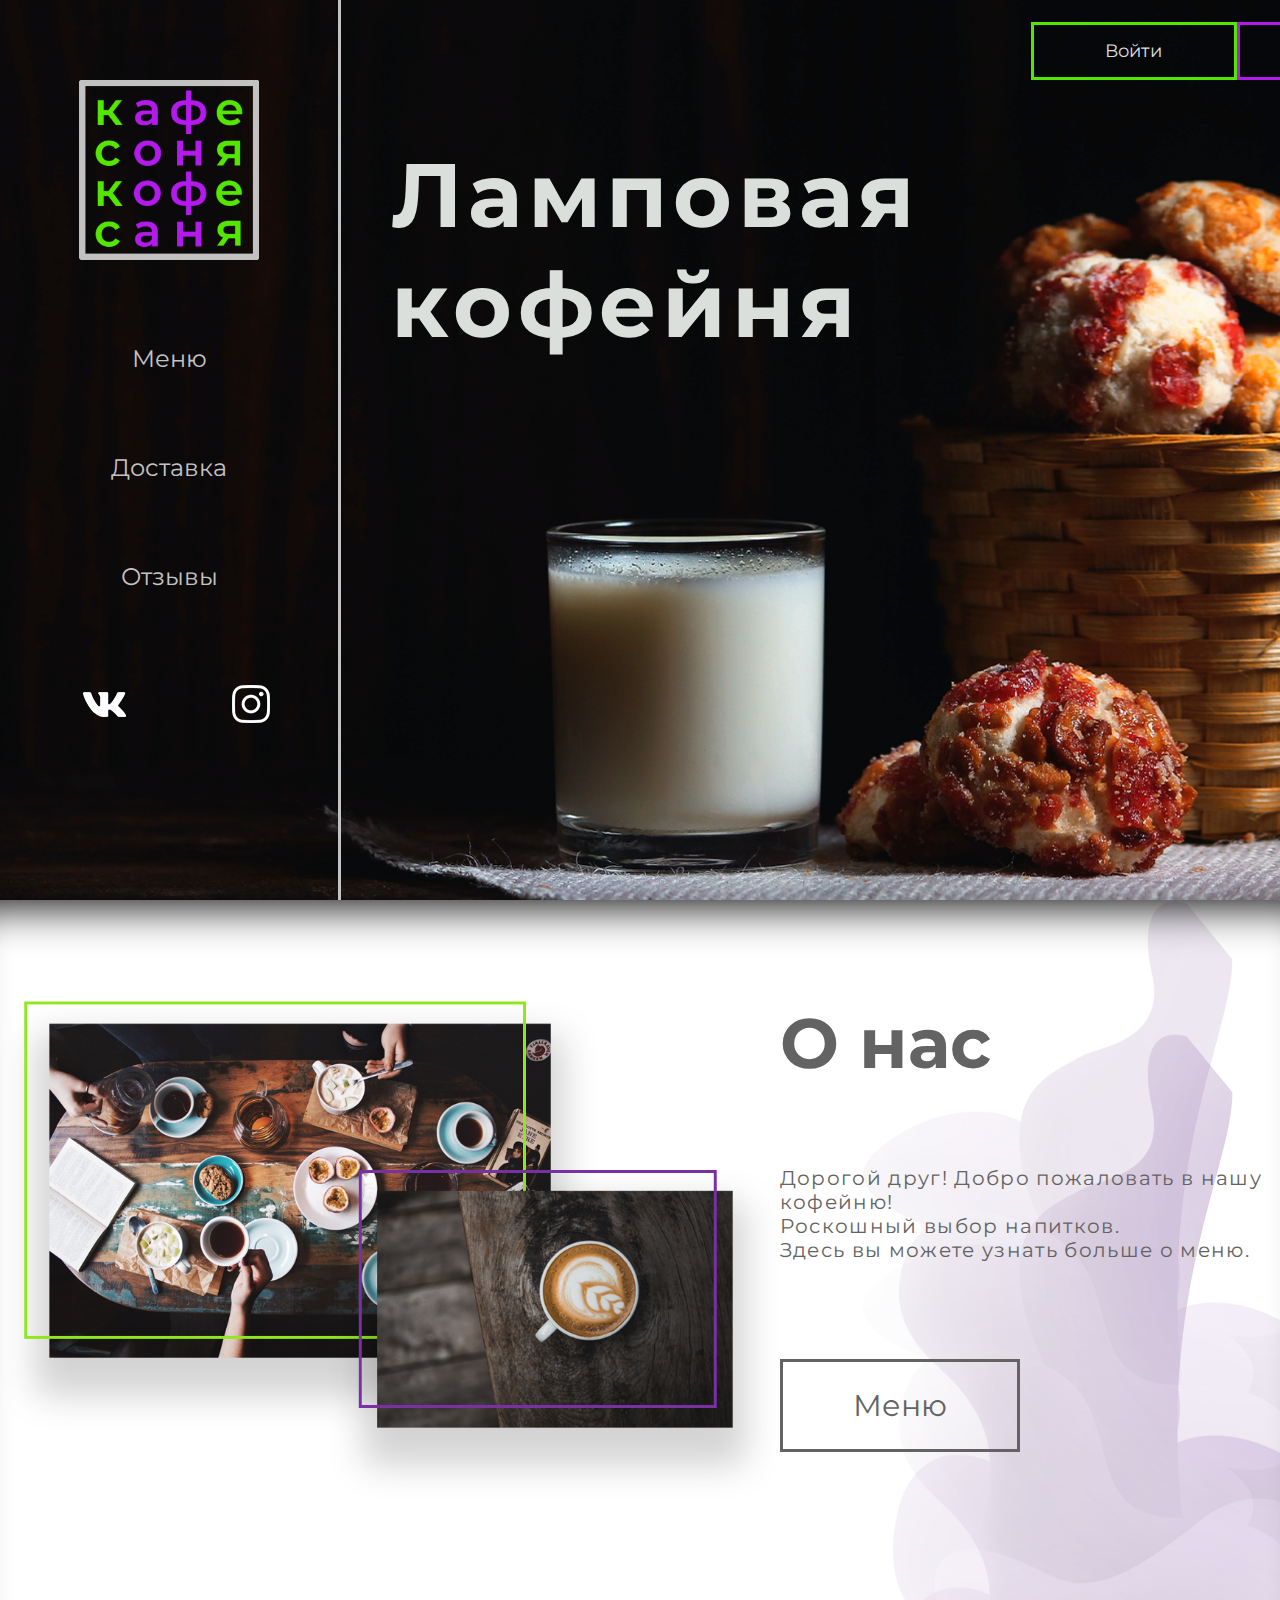
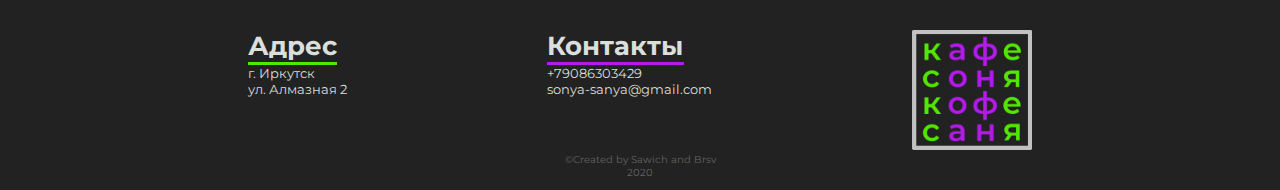
==== commit 87322811: "Final" ====
--- a/index.html
+++ b/index.html
@@ -15,7 +15,7 @@
             <div class="menu">
                <div class="logo-nav">
                   <div class="logo">
-                     <img  src="img/logo.png" height="180px">
+                     <img  src="img/logo.png" alt="logo" height="180px">
                   </div>
                   <nav class="nav">
                      <a class="link" href="menu.html">Меню</a>
@@ -23,7 +23,7 @@
                      <a class="link" href="feedback.html">Отзывы</a>
                   </nav>
                   <div class="vk-insta">
-                     <a href="https://vk.com/public201145598"><img class="vk" src="img/vk.png"></a>
+                     <a href="https://vk.com/public201145598"><img class="vk" src="img/vk.png" alt="vk"></a>
                      <a href="https://www.instagram.com/ksks_aooa_fnfn_eyaeya/"><img class="insta" src="img/instagram.png" alt="instagram"></a>
                   </div>
                </div>
@@ -39,7 +39,7 @@
          <div class="back-header"></div>
          <content>
             <div class="left">
-               <img src="img/photos.png" height="500px">
+               <img src="img/photos.png" alt="menu" height="500px">
             </div>
             <div class="right">
                <h1 class="menutitle">О нас</h1>
@@ -62,10 +62,10 @@
                   <div class="info2">+79086303429<br>sonya-sanya@gmail.com</div>
                </div>
                <div class="minilogo">
-                  <img  src="img/logo.png" height="120px"> 
+                  <img  src="img/logo.png" alt="logo" height="120px"> 
                </div>
             </div>
-            <div class="created">Created by Sawich and Brsv<br>2020</div>
+            <div class="created">©Created by Sawich and Brsv<br>2020</div>
          </footer>
       </div>
    </body>
